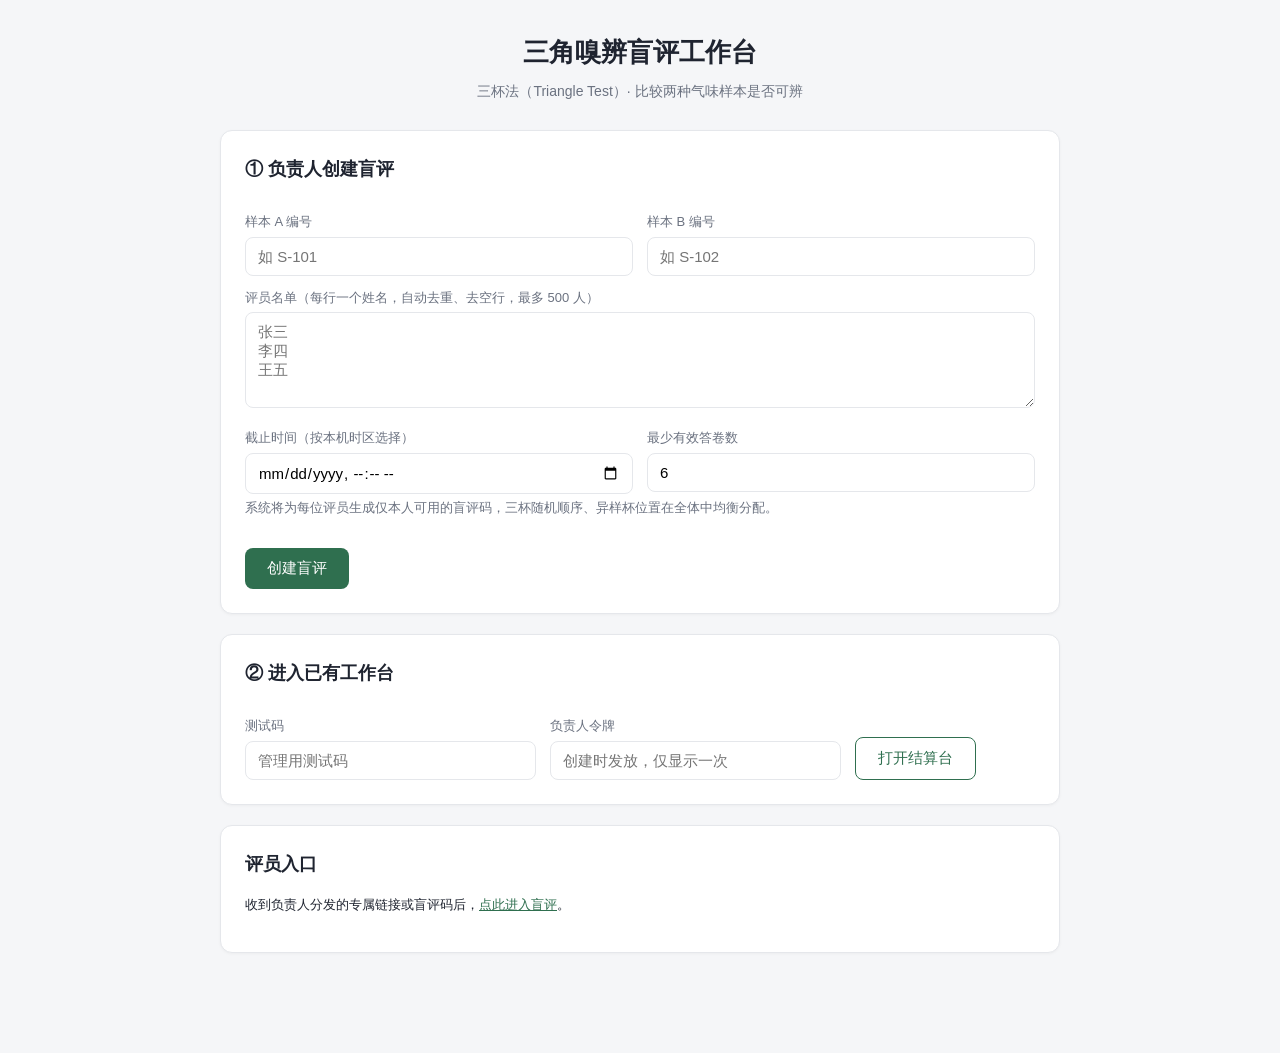
==== static/index.html @ 9deb6365 "GSB 4c03beff-9041-52c8-85e8-10f4a7fda086 initial: platform archive" ====
<!DOCTYPE html>
<html lang="zh-CN">
<head>
  <meta charset="UTF-8">
  <meta name="viewport" content="width=device-width, initial-scale=1.0">
  <title>三角嗅辨盲评工作台</title>
  <link rel="stylesheet" href="/static/style.css">
</head>
<body>
<div class="container">
  <header class="hero">
    <h1>三角嗅辨盲评工作台</h1>
    <p>三杯法（Triangle Test）· 比较两种气味样本是否可辨</p>
  </header>

  <div class="card">
    <h2>① 负责人创建盲评</h2>
    <form id="createForm">
      <div class="row">
        <div>
          <label>样本 A 编号</label>
          <input type="text" id="sampleA" required maxlength="64" placeholder="如 S-101">
        </div>
        <div>
          <label>样本 B 编号</label>
          <input type="text" id="sampleB" required maxlength="64" placeholder="如 S-102">
        </div>
      </div>

      <label>评员名单（每行一个姓名，自动去重、去空行，最多 500 人）</label>
      <textarea id="panelists" required placeholder="张三&#10;李四&#10;王五"></textarea>

      <div class="row">
        <div>
          <label>截止时间（按本机时区选择）</label>
          <input type="datetime-local" id="deadline" required>
        </div>
        <div>
          <label>最少有效答卷数</label>
          <input type="number" id="minValid" required min="1" value="6">
        </div>
      </div>

      <p class="hint">系统将为每位评员生成仅本人可用的盲评码，三杯随机顺序、异样杯位置在全体中均衡分配。</p>
      <button type="submit">创建盲评</button>
    </form>
    <div id="createMsg"></div>
  </div>

  <div class="card">
    <h2>② 进入已有工作台</h2>
    <form id="openForm" class="row" style="align-items:flex-end">
      <div>
        <label>测试码</label>
        <input type="text" id="openCode" required placeholder="管理用测试码">
      </div>
      <div>
        <label>负责人令牌</label>
        <input type="text" id="openToken" required placeholder="创建时发放，仅显示一次">
      </div>
      <div style="flex:0">
        <button type="submit" class="ghost">打开结算台</button>
      </div>
    </form>
  </div>

  <div class="card">
    <h2>评员入口</h2>
    <p class="small">收到负责人分发的专属链接或盲评码后，<a href="/eval">点此进入盲评</a>。</p>
  </div>
</div>

<script src="/static/app.js"></script>
<script>
const msg = document.getElementById('createMsg');

document.getElementById('createForm').addEventListener('submit', async (e) => {
  e.preventDefault();
  msg.innerHTML = '';
  const names = document.getElementById('panelists').value.split('\n')
    .map(s => s.trim()).filter(Boolean);
  const dl = document.getElementById('deadline').value;
  if (!dl) return showErr(msg, '请选择截止时间');
  const deadline = new Date(dl).getTime();
  if (deadline <= Date.now()) return showErr(msg, '截止时间必须晚于当前时间');

  try {
    const r = await api('/api/tests', {
      method: 'POST',
      body: {
        sample_a: document.getElementById('sampleA').value,
        sample_b: document.getElementById('sampleB').value,
        panelists: names,
        deadline,
        min_valid: parseInt(document.getElementById('minValid').value, 10),
      },
    });
    saveTest(r.test_code, r.token);
    location.href = r.dashboard;
  } catch (err) {
    showErr(msg, err.message);
  }
});

document.getElementById('openForm').addEventListener('submit', (e) => {
  e.preventDefault();
  const code = document.getElementById('openCode').value.trim();
  const token = document.getElementById('openToken').value.trim();
  location.href = `/admin?test=${encodeURIComponent(code)}&token=${encodeURIComponent(token)}`;
});
</script>
</body>
</html>
---- static/style.css ----
:root {
  --bg: #f5f6f8;
  --card: #ffffff;
  --ink: #1f2430;
  --muted: #6b7280;
  --line: #e5e7eb;
  --brand: #2f6f4f;
  --brand-dark: #255940;
  --danger: #b42318;
  --warn: #b54708;
  --ok: #067647;
}

* { box-sizing: border-box; }

body {
  margin: 0;
  font-family: -apple-system, "PingFang SC", "Microsoft YaHei", "Segoe UI", sans-serif;
  background: var(--bg);
  color: var(--ink);
  line-height: 1.6;
}

.container { max-width: 880px; margin: 0 auto; padding: 32px 20px 80px; }

header.hero { text-align: center; margin-bottom: 28px; }
header.hero h1 { margin: 0 0 6px; font-size: 26px; }
header.hero p { margin: 0; color: var(--muted); font-size: 14px; }

.card {
  background: var(--card);
  border: 1px solid var(--line);
  border-radius: 12px;
  padding: 24px;
  margin-bottom: 20px;
  box-shadow: 0 1px 3px rgba(0,0,0,0.04);
}

.card h2 { margin: 0 0 16px; font-size: 18px; }

label { display: block; font-size: 13px; color: var(--muted); margin: 12px 0 4px; }

input[type=text], input[type=number], input[type=datetime-local], textarea, select {
  width: 100%;
  padding: 10px 12px;
  border: 1px solid var(--line);
  border-radius: 8px;
  font-size: 15px;
  font-family: inherit;
  background: #fff;
}

textarea { resize: vertical; min-height: 96px; }

.row { display: flex; gap: 14px; flex-wrap: wrap; }
.row > div { flex: 1; min-width: 180px; }

button, .btn {
  display: inline-block;
  background: var(--brand);
  color: #fff;
  border: none;
  border-radius: 8px;
  padding: 11px 22px;
  font-size: 15px;
  cursor: pointer;
  text-decoration: none;
  margin-top: 18px;
}
button:hover, .btn:hover { background: var(--brand-dark); }
button:disabled { background: #9bb8a8; cursor: not-allowed; }
button.ghost { background: #fff; color: var(--brand); border: 1px solid var(--brand); }
button.danger { background: var(--danger); }

.hint { font-size: 12.5px; color: var(--muted); margin-top: 4px; }

table { width: 100%; border-collapse: collapse; font-size: 14px; }
th, td { text-align: left; padding: 8px 10px; border-bottom: 1px solid var(--line); }
th { color: var(--muted); font-weight: 600; font-size: 12.5px; }
td.code { font-family: ui-monospace, Menlo, Consolas, monospace; font-size: 13px; }
tr.hit td { background: #ecfdf3; }
tr.miss td { background: #fef3f2; }

.badge {
  display: inline-block; padding: 2px 10px; border-radius: 999px;
  font-size: 12.5px; font-weight: 600;
}
.badge.ok { background: #d1fadf; color: var(--ok); }
.badge.no { background: #fee4e2; color: var(--danger); }
.badge.wait { background: #f2f4f7; color: var(--muted); }

.callout { border-radius: 10px; padding: 14px 16px; margin: 12px 0; font-size: 14.5px; }
.callout.ok { background: #ecfdf3; border: 1px solid #abefc6; }
.callout.no { background: #fef3f2; border: 1px solid #fecdca; }
.callout.warn { background: #fffaeb; border: 1px solid #fedf89; }
.callout.err { background: #fef3f2; border: 1px solid #fecdca; color: var(--danger); }

.stat-grid { display: flex; gap: 14px; flex-wrap: wrap; margin: 8px 0 4px; }
.stat {
  flex: 1; min-width: 120px; background: var(--bg);
  border-radius: 10px; padding: 12px 16px; text-align: center;
}
.stat .num { font-size: 24px; font-weight: 700; }
.stat .cap { font-size: 12.5px; color: var(--muted); }

.cups { display: flex; gap: 16px; justify-content: center; margin: 24px 0; }
.cup {
  width: 120px; height: 150px; border: 2px solid var(--line);
  border-radius: 0 0 28px 28px; background: linear-gradient(#fafafa, #eef1f4);
  display: flex; align-items: flex-end; justify-content: center;
  padding-bottom: 14px; font-size: 20px; font-weight: 700; cursor: pointer;
  user-select: none; transition: all .12s;
}
.cup:hover { border-color: var(--brand); transform: translateY(-3px); }
.cup.selected { border-color: var(--brand); background: #e7f4ec; }

.choice-row { display: flex; gap: 12px; flex-wrap: wrap; align-items: center; }
a { color: var(--brand); }
.mono { font-family: ui-monospace, Menlo, Consolas, monospace; }
.small { font-size: 13px; }
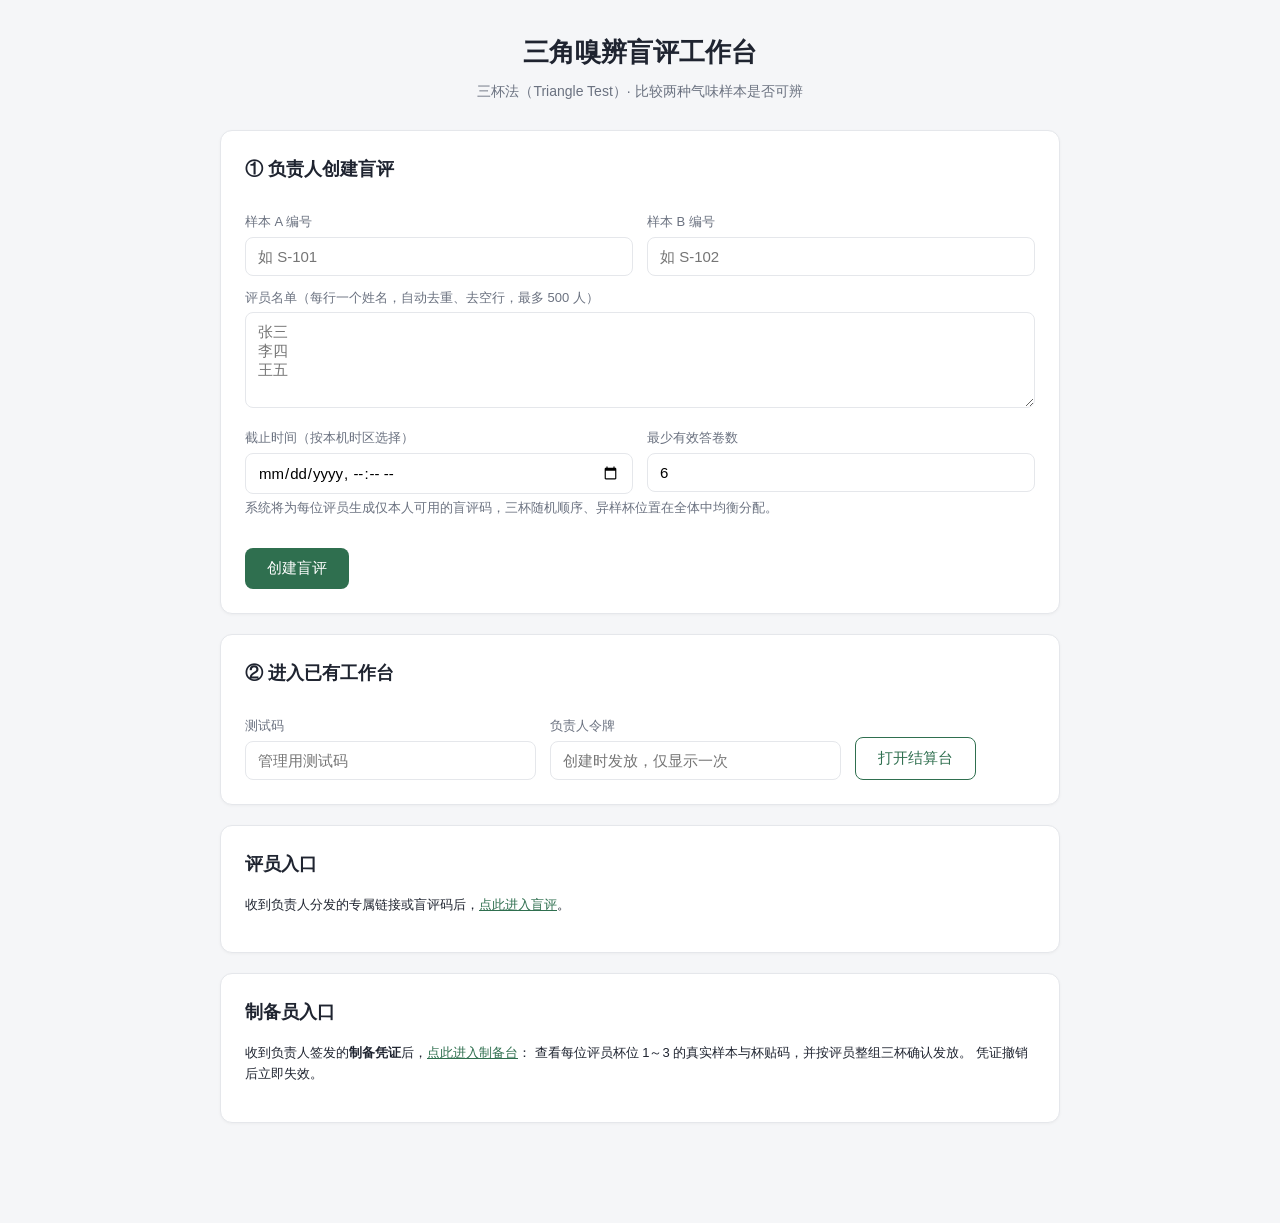
==== commit 06ab7ebd: "GSB 4c03beff-9041-52c8-85e8-10f4a7fda086 A: platform archive" ====
--- a/static/index.html
+++ b/static/index.html
@@ -68,6 +68,15 @@
     <h2>评员入口</h2>
     <p class="small">收到负责人分发的专属链接或盲评码后，<a href="/eval">点此进入盲评</a>。</p>
   </div>
+
+  <div class="card">
+    <h2>制备员入口</h2>
+    <p class="small">
+      收到负责人签发的<b>制备凭证</b>后，<a href="/prep">点此进入制备台</a>：
+      查看每位评员杯位 1～3 的真实样本与杯贴码，并按评员整组三杯确认发放。
+      凭证撤销后立即失效。
+    </p>
+  </div>
 </div>
 
 <script src="/static/app.js"></script>
--- a/static/style.css
+++ b/static/style.css
@@ -118,3 +118,26 @@
 a { color: var(--brand); }
 .mono { font-family: ui-monospace, Menlo, Consolas, monospace; }
 .small { font-size: 13px; }
+
+/* 制备员制备台：每位评员一个整组卡片 */
+.prep-row {
+  border: 1px solid var(--line);
+  border-radius: 10px;
+  padding: 12px 14px;
+  margin-bottom: 14px;
+  background: #fff;
+}
+.prep-row.done { background: #f6faf7; border-color: #abefc6; }
+.prep-head {
+  display: flex;
+  align-items: center;
+  gap: 10px;
+  margin-bottom: 8px;
+  font-size: 15px;
+}
+.prep-head .prep-btn { margin: 0; padding: 6px 16px; font-size: 13.5px; }
+.prep-row table { margin-top: 4px; }
+
+/* 管理台发放进度徽标 */
+.deliv-yes { color: var(--ok); font-weight: 600; }
+.deliv-no { color: var(--muted); }
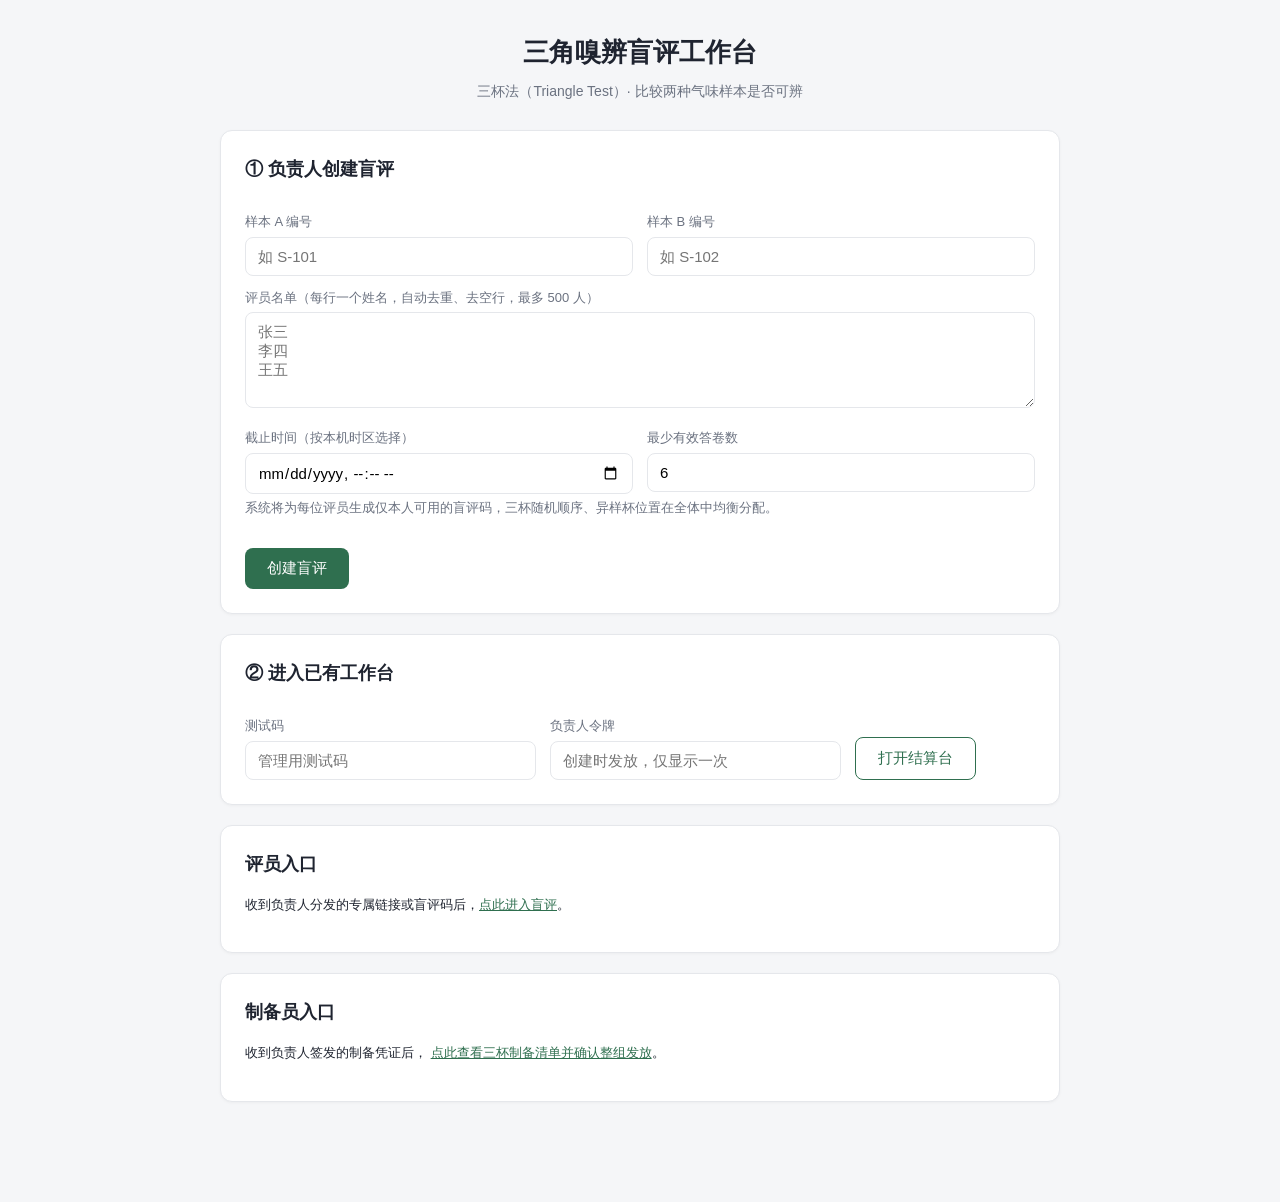
==== commit 2e4a74b1: "GSB 4c03beff-9041-52c8-85e8-10f4a7fda086 B: platform archive" ====
--- a/static/index.html
+++ b/static/index.html
@@ -71,11 +71,8 @@
 
   <div class="card">
     <h2>制备员入口</h2>
-    <p class="small">
-      收到负责人签发的<b>制备凭证</b>后，<a href="/prep">点此进入制备台</a>：
-      查看每位评员杯位 1～3 的真实样本与杯贴码，并按评员整组三杯确认发放。
-      凭证撤销后立即失效。
-    </p>
+    <p class="small">收到负责人签发的制备凭证后，
+      <a href="/prep">点此查看三杯制备清单并确认整组发放</a>。</p>
   </div>
 </div>
 
--- a/static/style.css
+++ b/static/style.css
@@ -119,25 +119,15 @@
 .mono { font-family: ui-monospace, Menlo, Consolas, monospace; }
 .small { font-size: 13px; }
 
-/* 制备员制备台：每位评员一个整组卡片 */
-.prep-row {
+.panelist-box {
   border: 1px solid var(--line);
   border-radius: 10px;
-  padding: 12px 14px;
-  margin-bottom: 14px;
-  background: #fff;
+  padding: 14px 16px;
+  margin: 14px 0;
 }
-.prep-row.done { background: #f6faf7; border-color: #abefc6; }
-.prep-head {
-  display: flex;
-  align-items: center;
-  gap: 10px;
-  margin-bottom: 8px;
-  font-size: 15px;
+.panelist-box.is-done { background: #fafbfc; opacity: 0.92; }
+.panelist-head {
+  display: flex; align-items: center; gap: 12px;
+  flex-wrap: wrap; margin-bottom: 8px;
 }
-.prep-head .prep-btn { margin: 0; padding: 6px 16px; font-size: 13.5px; }
-.prep-row table { margin-top: 4px; }
-
-/* 管理台发放进度徽标 */
-.deliv-yes { color: var(--ok); font-weight: 600; }
-.deliv-no { color: var(--muted); }
+.panelist-head b { font-size: 15.5px; }
